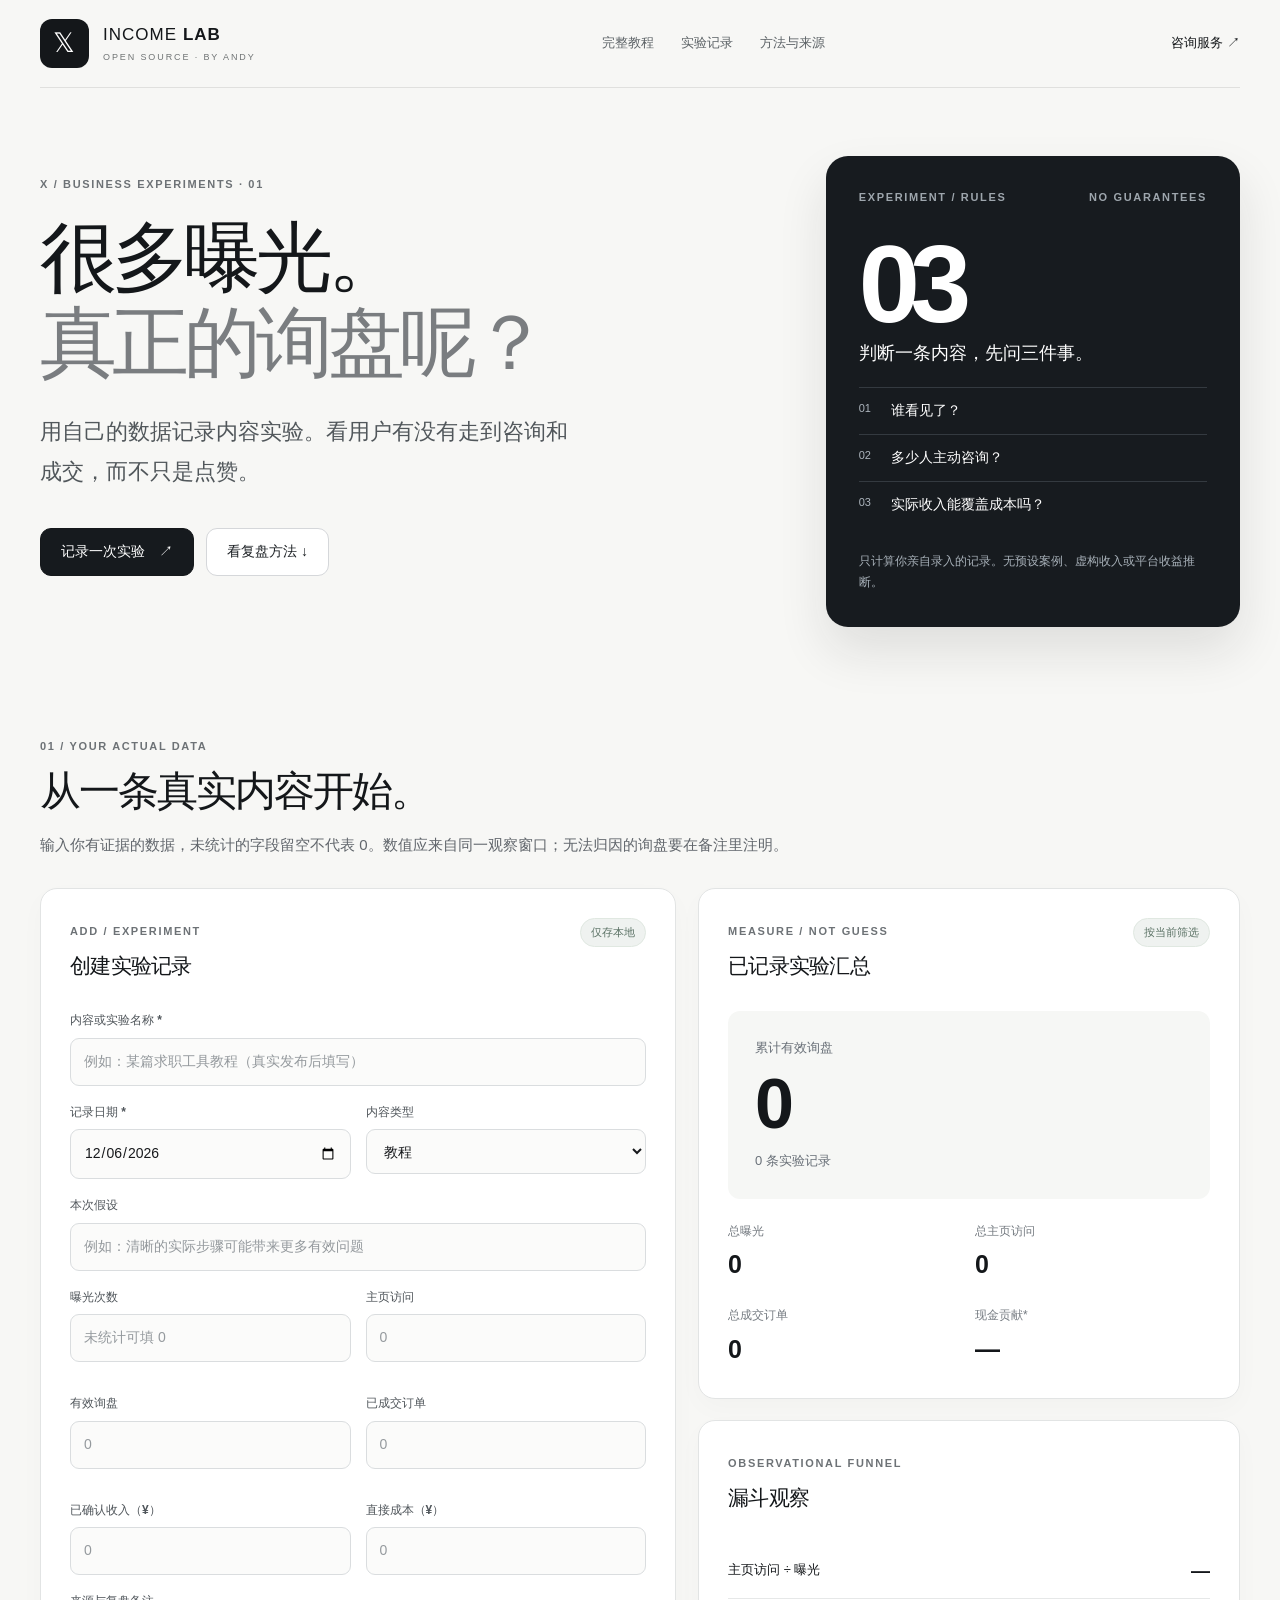
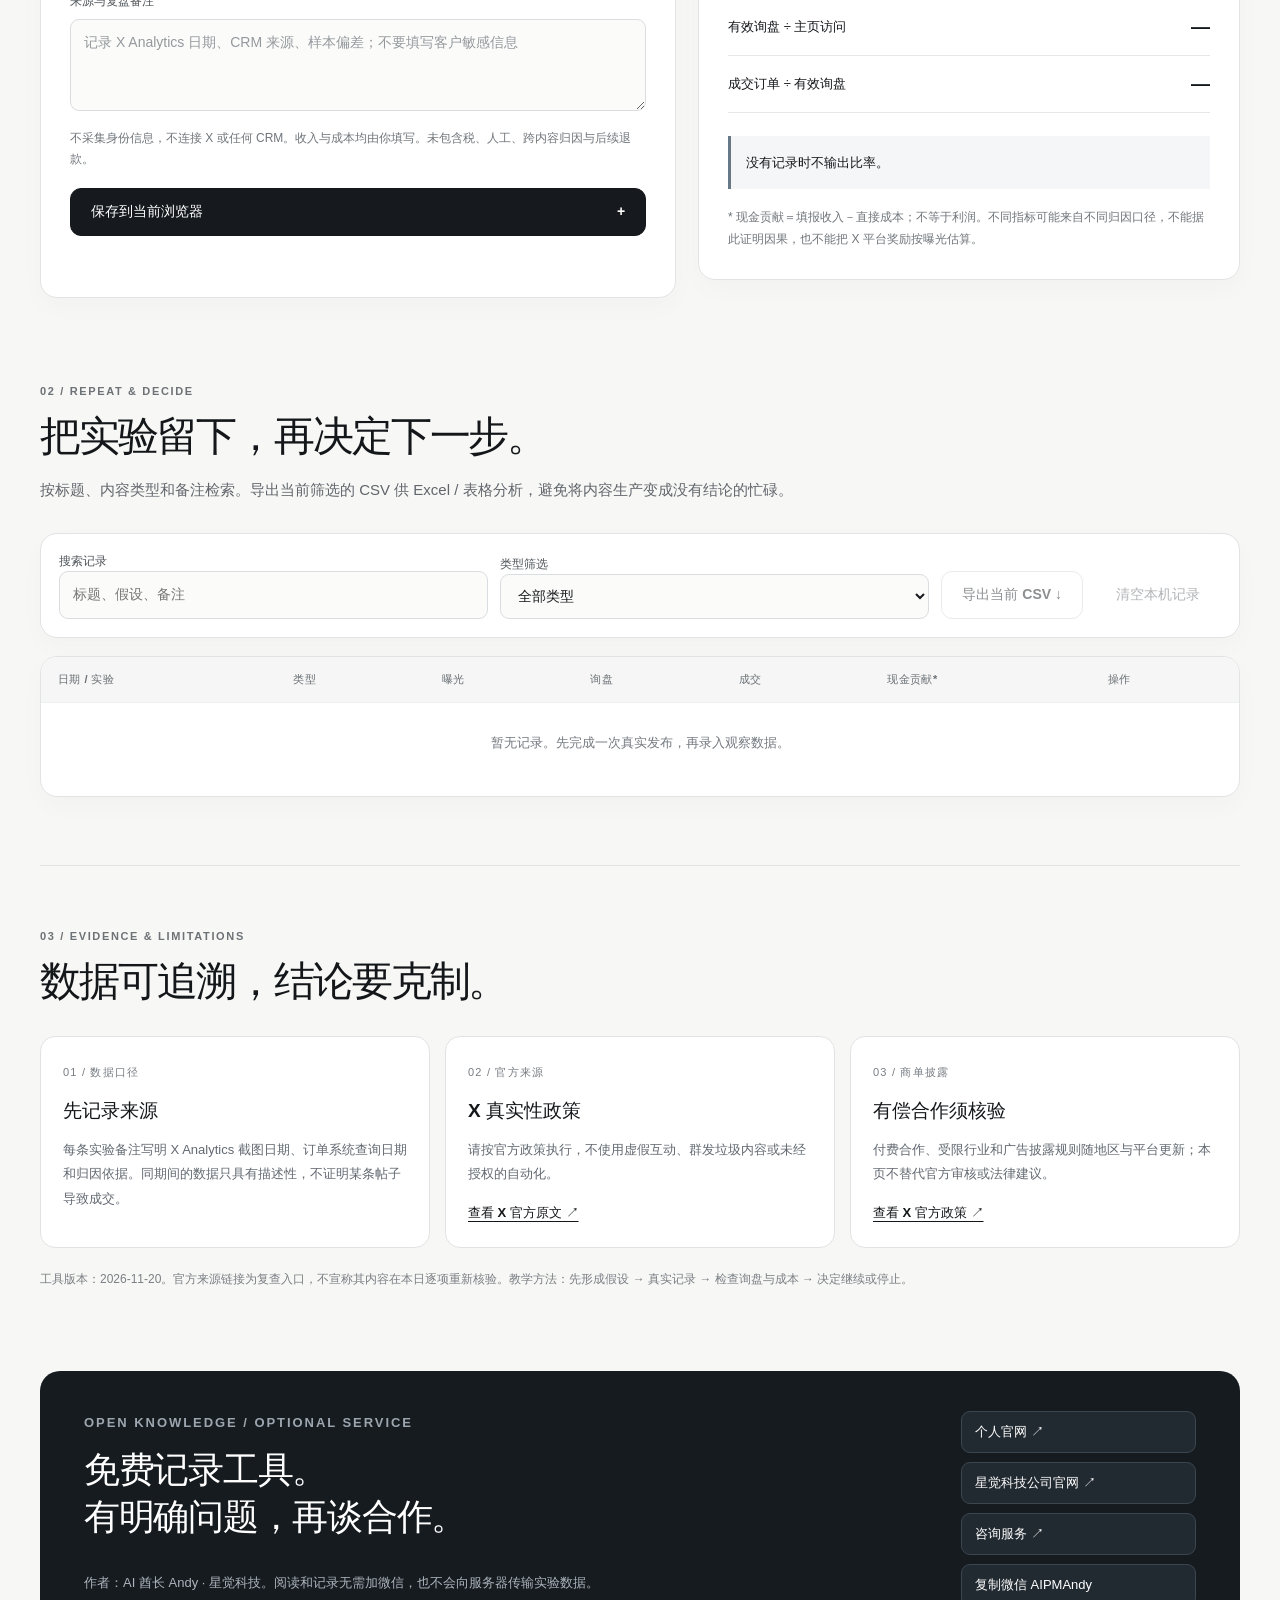
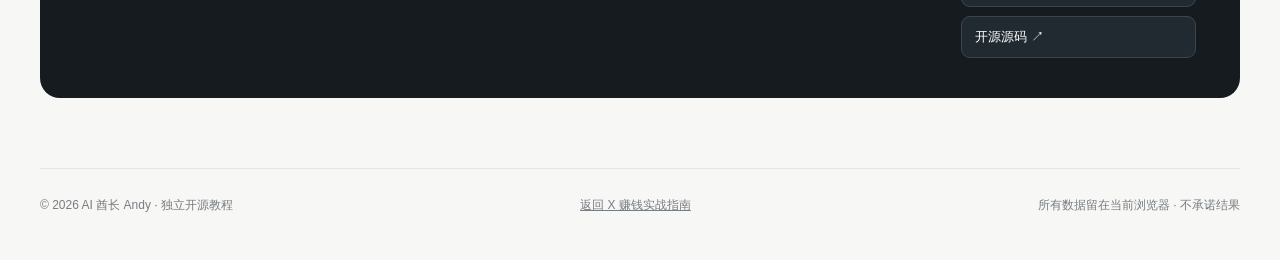
==== experiment.html @ 6a8b853a "feat: add offline X content experiment and inquiry-funnel workbench" ====
<!doctype html>
<html lang="zh-CN">
<head>
  <meta charset="utf-8">
  <meta name="viewport" content="width=device-width,initial-scale=1,viewport-fit=cover">
  <meta name="theme-color" content="#f7f7f5">
  <meta name="robots" content="index,follow">
  <title>X 内容增长实验台｜真实询盘与转化复盘 · AI 酋长 Andy</title>
  <meta name="description" content="免费、纯本地的 X 内容增长实验台：记录真实曝光、主页访问、有效询盘、订单及成本，按实验复盘漏斗并导出 CSV。不追踪用户，不承诺收益。">
  <meta name="author" content="AI 酋长 Andy">
  <link rel="canonical" href="https://aipmandy.github.io/x-income-handbook/experiment.html">
  <meta property="og:type" content="website">
  <meta property="og:title" content="X 内容增长实验台 · AI 酋长 Andy">
  <meta property="og:description" content="先记真实询盘，再判断内容是否值得继续。免费离线记录、筛选、CSV 导出。">
  <meta property="og:url" content="https://aipmandy.github.io/x-income-handbook/experiment.html">
  <link rel="icon" type="image/svg+xml" href="assets/favicon.svg">
  <link rel="stylesheet" href="assets/experiment.css">
  <script type="application/ld+json">{"@context":"https://schema.org","@type":"WebPage","@id":"https://aipmandy.github.io/x-income-handbook/experiment.html#webpage","url":"https://aipmandy.github.io/x-income-handbook/experiment.html","name":"X 内容增长实验台｜真实询盘与转化复盘","inLanguage":"zh-CN","datePublished":"2026-11-20","dateModified":"2026-11-20","isPartOf":{"@type":"WebSite","name":"X 赚钱实战指南","url":"https://aipmandy.github.io/x-income-handbook/"},"author":{"@type":"Person","name":"AI 酋长 Andy","url":"https://metaver.vip/","sameAs":["https://github.com/AIPMAndy","https://x.com/AIPMAndy"]},"publisher":{"@type":"Organization","name":"星觉科技","url":"https://www.a6no1.cn/"},"citation":["https://help.x.com/en/rules-and-policies/authenticity","https://help.x.com/en/rules-and-policies/paid-partnerships-policy"],"about":"用户自填的 X 内容业务漏斗实验；数据由用户自行提供，不代表平台官方分析或因果归因"}</script>
  <script src="assets/experiment.js" defer></script>
</head>
<body>
  <a class="skip" href="#workspace">跳转到实验工作台</a>
  <header class="nav wrap">
    <a class="wordmark" href="./"><span class="mark">𝕏</span><span>INCOME <b>LAB</b><small>OPEN SOURCE · BY ANDY</small></span></a>
    <nav aria-label="主导航"><a href="./">完整教程</a><a href="#workspace">实验记录</a><a href="#references">方法与来源</a></nav>
    <a class="nav-link" href="https://metaver.vip/services" target="_blank" rel="noopener noreferrer">咨询服务 <span aria-hidden="true">↗</span></a>
  </header>
  <main>
    <section class="hero wrap" aria-labelledby="page-title">
      <div class="hero-main">
        <p class="eyebrow">X / BUSINESS EXPERIMENTS · 01</p>
        <h1 id="page-title">很多曝光。<br><em>真正的询盘呢？</em></h1>
        <p class="hero-lead">用自己的数据记录内容实验。看用户有没有走到咨询和成交，而不只是点赞。</p>
        <div class="hero-actions"><a class="primary-btn" href="#recordForm">记录一次实验 <span>↗</span></a><a class="subtle-btn" href="#results">看复盘方法 ↓</a></div>
      </div>
      <div class="hero-side" aria-label="实验评估原则">
        <div class="hero-side-top"><span>EXPERIMENT / RULES</span><span>NO GUARANTEES</span></div>
        <div class="hero-big">03</div>
        <p class="hero-side-title">判断一条内容，先问三件事。</p>
        <div class="hero-rule"><span>01</span>谁看见了？</div>
        <div class="hero-rule"><span>02</span>多少人主动咨询？</div>
        <div class="hero-rule"><span>03</span>实际收入能覆盖成本吗？</div>
        <p class="muted">只计算你亲自录入的记录。无预设案例、虚构收入或平台收益推断。</p>
      </div>
    </section>

    <section id="workspace" class="workspace wrap" aria-labelledby="workspace-title">
      <div class="section-heading"><span class="eyebrow">01 / YOUR ACTUAL DATA</span><h2 id="workspace-title">从一条真实内容开始。</h2><p>输入你有证据的数据，未统计的字段留空不代表 0。数值应来自同一观察窗口；无法归因的询盘要在备注里注明。</p></div>
      <div class="columns">
        <form id="recordForm" class="panel input-panel" autocomplete="off">
          <div class="panel-top"><div><small>ADD / EXPERIMENT</small><h3>创建实验记录</h3></div><span class="privacy">仅存本地</span></div>
          <div class="field"><label for="name">内容或实验名称 *</label><input id="name" name="name" required maxlength="90" placeholder="例如：某篇求职工具教程（真实发布后填写）"></div>
          <div class="field-row">
            <div class="field"><label for="date">记录日期 *</label><input id="date" name="date" type="date" required></div>
            <div class="field"><label for="format">内容类型</label><select id="format" name="format"><option value="教程">教程</option><option value="真实经历">真实经历</option><option value="开源工具">开源工具</option><option value="观点">观点</option><option value="其他">其他</option></select></div>
          </div>
          <div class="field"><label for="hypothesis">本次假设</label><input id="hypothesis" name="hypothesis" maxlength="160" placeholder="例如：清晰的实际步骤可能带来更多有效问题"></div>
          <div class="field-grid">
            <div class="field"><label for="impressions">曝光次数</label><input id="impressions" name="impressions" inputmode="numeric" type="number" min="0" max="1000000000" step="1" placeholder="未统计可填 0"></div>
            <div class="field"><label for="visits">主页访问</label><input id="visits" name="visits" inputmode="numeric" type="number" min="0" max="1000000000" step="1" placeholder="0"></div>
            <div class="field"><label for="leads">有效询盘</label><input id="leads" name="leads" inputmode="numeric" type="number" min="0" max="1000000000" step="1" placeholder="0"></div>
            <div class="field"><label for="orders">已成交订单</label><input id="orders" name="orders" inputmode="numeric" type="number" min="0" max="1000000000" step="1" placeholder="0"></div>
            <div class="field"><label for="revenue">已确认收入（¥）</label><input id="revenue" name="revenue" inputmode="decimal" type="number" min="0" max="1000000000" step="0.01" placeholder="0"></div>
            <div class="field"><label for="cost">直接成本（¥）</label><input id="cost" name="cost" inputmode="decimal" type="number" min="0" max="1000000000" step="0.01" placeholder="0"></div>
          </div>
          <div class="field"><label for="note">来源与复盘备注</label><textarea id="note" name="note" maxlength="400" rows="3" placeholder="记录 X Analytics 日期、CRM 来源、样本偏差；不要填写客户敏感信息"></textarea></div>
          <p class="form-note">不采集身份信息，不连接 X 或任何 CRM。收入与成本均由你填写。未包含税、人工、跨内容归因与后续退款。</p>
          <button class="primary-btn submit" type="submit">保存到当前浏览器 <span>+</span></button>
          <p id="saveStatus" class="save-status" role="status" aria-live="polite"></p>
        </form>
        <div id="results" class="results" aria-label="数据汇总">
          <div class="panel dashboard">
            <div class="panel-top"><div><small>MEASURE / NOT GUESS</small><h3>已记录实验汇总</h3></div><span class="privacy">按当前筛选</span></div>
            <div class="big-metric"><span>累计有效询盘</span><strong id="totalLeads">0</strong><small id="experimentCount">0 条实验记录</small></div>
            <div class="metrics">
              <div><small>总曝光</small><strong id="totalImpressions">0</strong></div>
              <div><small>总主页访问</small><strong id="totalVisits">0</strong></div>
              <div><small>总成交订单</small><strong id="totalOrders">0</strong></div>
              <div><small>现金贡献*</small><strong id="netContribution">—</strong></div>
            </div>
          </div>
          <div class="panel ratios">
            <div class="panel-top"><div><small>OBSERVATIONAL FUNNEL</small><h3>漏斗观察</h3></div></div>
            <div class="ratio-row"><span>主页访问 ÷ 曝光</span><strong id="visitRate">—</strong></div>
            <div class="ratio-row"><span>有效询盘 ÷ 主页访问</span><strong id="leadRate">—</strong></div>
            <div class="ratio-row"><span>成交订单 ÷ 有效询盘</span><strong id="orderRate">—</strong></div>
            <p id="funnelWarning" class="insight" aria-live="polite">没有记录时不输出比率。</p>
            <small class="disclaimer">* 现金贡献＝填报收入－直接成本；不等于利润。不同指标可能来自不同归因口径，不能据此证明因果，也不能把 X 平台奖励按曝光估算。</small>
          </div>
        </div>
      </div>
    </section>

    <section class="wrap archive" aria-labelledby="archive-title">
      <div class="section-heading"><span class="eyebrow">02 / REPEAT & DECIDE</span><h2 id="archive-title">把实验留下，再决定下一步。</h2><p>按标题、内容类型和备注检索。导出当前筛选的 CSV 供 Excel / 表格分析，避免将内容生产变成没有结论的忙碌。</p></div>
      <div class="toolbar panel">
        <label for="search">搜索记录<input id="search" type="search" placeholder="标题、假设、备注" autocomplete="off"></label>
        <label for="formatFilter">类型筛选<select id="formatFilter"><option value="全部">全部类型</option><option>教程</option><option>真实经历</option><option>开源工具</option><option>观点</option><option>其他</option></select></label>
        <button type="button" id="exportCsv" class="subtle-btn">导出当前 CSV ↓</button>
        <button type="button" id="resetAll" class="text-btn">清空本机记录</button>
      </div>
      <div class="panel table-panel">
        <div class="scroll-table"><table><caption class="sr-only">实验记录清单，可按条删除</caption><thead><tr><th scope="col">日期 / 实验</th><th scope="col">类型</th><th scope="col">曝光</th><th scope="col">询盘</th><th scope="col">成交</th><th scope="col">现金贡献*</th><th scope="col">操作</th></tr></thead><tbody id="recordsBody"></tbody></table></div>
        <p id="emptyState" class="empty">暂无记录。先完成一次真实发布，再录入观察数据。</p>
      </div>
    </section>

    <section id="references" class="wrap source-panel" aria-labelledby="ref-title">
      <div class="section-heading"><span class="eyebrow">03 / EVIDENCE & LIMITATIONS</span><h2 id="ref-title">数据可追溯，结论要克制。</h2></div>
      <div class="source-grid">
        <article><span>01 / 数据口径</span><h3>先记录来源</h3><p>每条实验备注写明 X Analytics 截图日期、订单系统查询日期和归因依据。同期间的数据只具有描述性，不证明某条帖子导致成交。</p></article>
        <article><span>02 / 官方来源</span><h3>X 真实性政策</h3><p>请按官方政策执行，不使用虚假互动、群发垃圾内容或未经授权的自动化。</p><a href="https://help.x.com/en/rules-and-policies/authenticity" target="_blank" rel="noopener noreferrer">查看 X 官方原文 ↗</a></article>
        <article><span>03 / 商单披露</span><h3>有偿合作须核验</h3><p>付费合作、受限行业和广告披露规则随地区与平台更新；本页不替代官方审核或法律建议。</p><a href="https://help.x.com/en/rules-and-policies/paid-partnerships-policy" target="_blank" rel="noopener noreferrer">查看 X 官方政策 ↗</a></article>
      </div>
      <p class="source-date">工具版本：2026-11-20。官方来源链接为复查入口，不宣称其内容在本日逐项重新核验。教学方法：先形成假设 → 真实记录 → 检查询盘与成本 → 决定继续或停止。</p>
    </section>
    <section class="wrap contact"><div><p class="eyebrow">OPEN KNOWLEDGE / OPTIONAL SERVICE</p><h2>免费记录工具。<br>有明确问题，再谈合作。</h2><p>作者：AI 酋长 Andy · 星觉科技。阅读和记录无需加微信，也不会向服务器传输实验数据。</p></div><div class="contact-links"><a href="https://metaver.vip/" target="_blank" rel="noopener noreferrer">个人官网 ↗</a><a href="https://www.a6no1.cn/" target="_blank" rel="noopener noreferrer">星觉科技公司官网 ↗</a><a href="https://metaver.vip/services" target="_blank" rel="noopener noreferrer">咨询服务 ↗</a><button type="button" id="copyWechat">复制微信 AIPMAndy</button><a href="https://github.com/AIPMAndy/x-income-handbook" target="_blank" rel="noopener noreferrer">开源源码 ↗</a></div></section>
  </main>
  <footer class="wrap footer"><span>© 2026 AI 酋长 Andy · 独立开源教程</span><a href="./">返回 X 赚钱实战指南</a><span>所有数据留在当前浏览器 · 不承诺结果</span></footer>
</body>
</html>
---- assets/experiment.css ----
:root{font-family:Inter,-apple-system,BlinkMacSystemFont,"Segoe UI","PingFang SC","Microsoft YaHei",sans-serif;color:#14171a;background:#f7f7f5;font-synthesis:none}*{box-sizing:border-box}html{scroll-behavior:smooth}body{margin:0;line-height:1.56}a{color:inherit;text-decoration:none}button,input,select,textarea{font:inherit}button,a{touch-action:manipulation}button{cursor:pointer}button:disabled{cursor:not-allowed;opacity:.5}:focus-visible{outline:3px solid #446dff;outline-offset:3px}button,input,select,textarea{border-radius:9px}h1,h2,h3,p{margin-top:0}.wrap{width:min(1200px,calc(100% - 48px));margin-inline:auto}.skip{position:absolute;left:12px;top:-90px;background:#fff;padding:12px;z-index:10}.skip:focus{top:12px}.nav{display:flex;align-items:center;justify-content:space-between;gap:25px;border-bottom:1px solid #e0e0de;min-height:88px}.wordmark{display:flex;align-items:center;gap:14px;font-size:17px;letter-spacing:.06em;line-height:1.15}.wordmark b{font-weight:900}.wordmark small{display:block;font-size:9px;letter-spacing:.21em;color:#707475;margin-top:7px}.mark{background:#14171a;color:white;border-radius:12px;display:grid;place-items:center;width:49px;height:49px;font-size:27px}.nav nav{display:flex;gap:27px;color:#5c6266;font-size:13px}.nav nav a:hover,.nav-link:hover{color:#131313}.nav-link{font-size:13px;font-weight:650;white-space:nowrap}.hero{padding:68px 0 84px;display:grid;grid-template-columns:minmax(0,1.35fr) minmax(290px,.75fr);gap:40px}.hero-main{padding-top:20px}.eyebrow,.panel-top small,.hero-side-top{font-size:11px;letter-spacing:.15em;font-weight:750;color:#6d7276}.hero h1{font-size:clamp(48px,6vw,84px);letter-spacing:-.065em;line-height:1.1;margin:22px 0 28px;font-weight:800}.hero h1 em{font-style:normal;color:#7a7d80}.hero-lead{font-size:clamp(17px,2vw,22px);max-width:530px;color:#51575b;line-height:1.8}.hero-actions{display:flex;gap:12px;flex-wrap:wrap;margin-top:37px}.primary-btn,.subtle-btn,.text-btn{display:inline-flex;align-items:center;justify-content:center;gap:14px;min-height:48px;border-radius:11px;padding:12px 20px;font-weight:700;font-size:14px;border:1px solid #15181b}.primary-btn{background:#161a1e;color:white}.primary-btn:hover{background:#30363d}.subtle-btn{color:#1c2024;background:white;border-color:#d5d7da}.subtle-btn:hover{background:#eef0f1}.text-btn{background:transparent;border-color:transparent;color:#676c71}.text-btn:hover{color:#111}.hero-side{background:#171b1f;color:white;padding:33px;min-height:420px;border-radius:22px;box-shadow:0 24px 50px rgba(25,28,30,.11)}.hero-side-top{display:flex;justify-content:space-between;gap:12px;color:#9ea6ad}.hero-big{font-size:110px;font-weight:800;letter-spacing:-.09em;line-height:1;margin-top:23px}.hero-side-title{font-weight:680;font-size:18px;margin:0 0 20px}.hero-rule{padding:12px 0;border-top:1px solid #343a40;font-size:14px;display:flex;gap:20px}.hero-rule span{color:#adb5bd;font-size:11px}.muted{color:#a7b0b8;font-size:12px;line-height:1.8;margin:23px 0 0}.workspace,.archive,.source-panel{padding:22px 0 68px;scroll-margin-top:25px}.section-heading{max-width:810px;margin-bottom:29px}.section-heading h2{font-size:clamp(29px,3.2vw,42px);letter-spacing:-.05em;line-height:1.22;margin:9px 0 14px}.section-heading p{color:#61666c;font-size:15px;line-height:1.9}.columns{display:grid;grid-template-columns:1.08fr .92fr;gap:22px;align-items:start}.panel{background:#fff;border:1px solid #e2e4e4;border-radius:17px;box-shadow:0 9px 27px rgba(20,23,26,.025)}.input-panel,.dashboard,.ratios{padding:29px}.panel-top{display:flex;justify-content:space-between;align-items:start;gap:16px;margin-bottom:28px}.panel-top h3{font-size:21px;letter-spacing:-.035em;margin:7px 0 0}.privacy{background:#eff2f0;color:#5a7164;border:1px solid #e0e8e1;border-radius:24px;font-size:11px;padding:5px 10px;white-space:nowrap}.field{min-width:0;margin-bottom:17px}.field label,.toolbar label{display:block;font-size:12px;font-weight:700;color:#4f555a;margin-bottom:8px}.field-row,.field-grid{display:grid;grid-template-columns:1fr 1fr;gap:15px}.field input,.field select,.field textarea,.toolbar input,.toolbar select{display:block;width:100%;background:#fbfbfa;color:#17191c;border:1px solid #dadddf;padding:12px 13px;min-height:45px;font-size:14px;outline-offset:2px}.field input:focus,.field select:focus,.field textarea:focus,.toolbar input:focus,.toolbar select:focus{border-color:#494e58;outline:2px solid #d3d8e3}.field input::placeholder,.field textarea::placeholder{color:#94999d}.field textarea{resize:vertical}.form-note,.disclaimer{color:#70767b;font-size:12px;line-height:1.8}.submit{width:100%;justify-content:space-between;margin-top:5px}.save-status{min-height:22px;font-size:12px;margin:10px 0 0;color:#54675a}.results{display:grid;gap:21px}.big-metric{background:#f6f7f5;border-radius:12px;padding:27px;margin-bottom:23px}.big-metric span,.big-metric small{display:block;color:#697078;font-size:13px}.big-metric strong{font-size:70px;line-height:1.1;letter-spacing:-.065em;display:block;margin:8px 0}.metrics{display:grid;grid-template-columns:1fr 1fr;gap:22px 12px}.metrics small{display:block;color:#747a80;font-size:12px;margin-bottom:5px}.metrics strong{font-size:25px;letter-spacing:-.04em;font-variant-numeric:tabular-nums;overflow-wrap:anywhere}.ratio-row{display:flex;justify-content:space-between;gap:12px;align-items:center;padding:13px 0;border-bottom:1px solid #e6e8e8;font-size:13px}.ratio-row strong{font-size:19px;font-variant-numeric:tabular-nums}.insight{padding:15px;background:#f4f6f8;border-left:3px solid #677887;font-size:13px;line-height:1.8;margin-top:23px}.disclaimer{display:block;margin-top:18px}.archive{padding-top:12px}.toolbar{padding:18px;display:flex;align-items:end;flex-wrap:wrap;gap:12px;margin-bottom:18px}.toolbar label{flex:1 1 175px;margin:0}.toolbar .subtle-btn,.toolbar .text-btn{min-height:45px}.table-panel{overflow:hidden}.scroll-table{width:100%;overflow-x:auto}table{border-collapse:collapse;width:100%;min-width:750px;text-align:left}th{font-size:11px;letter-spacing:.04em;text-transform:uppercase;color:#6a7075;background:#f5f6f5}td,th{padding:14px 17px;border-bottom:1px solid #edf0f0;vertical-align:top}td{font-size:13px;font-variant-numeric:tabular-nums}td strong{display:block;max-width:260px;overflow-wrap:anywhere}td small{display:block;color:#858b90;margin-top:4px}td p{color:#737980;max-width:240px;margin:4px 0 0;white-space:normal;overflow-wrap:anywhere}.delete-btn{border:1px solid #e0e2e3;background:white;color:#4b5156;min-height:36px;padding:7px 12px;font-size:12px}.delete-btn:hover{border-color:#b34b4b;color:#aa3939}.empty{padding:30px;text-align:center;color:#747a80;font-size:13px}.source-panel{border-top:1px solid #e2e5e5;padding-top:57px}.source-grid{display:grid;grid-template-columns:repeat(3,minmax(0,1fr));gap:15px}.source-grid article{background:#fff;border:1px solid #e1e3e3;border-radius:15px;padding:22px}.source-grid span{color:#777d83;font-size:11px;letter-spacing:.11em}.source-grid h3{margin:12px 0;font-size:19px}.source-grid p{color:#626971;font-size:13px;line-height:1.9}.source-grid a{font-size:13px;font-weight:750;text-decoration:underline;text-underline-offset:4px}.source-date{color:#7a7f84;font-size:12px;line-height:1.9;margin-top:20px}.contact{background:#161b20;color:white;border-radius:20px;padding:40px 44px;display:flex;justify-content:space-between;gap:28px;align-items:start;margin-bottom:70px}.contact .eyebrow{color:#9da6ae}.contact h2{font-size:clamp(26px,3vw,36px);line-height:1.3;letter-spacing:-.035em}.contact p{font-size:13px;color:#acb4bc;line-height:1.8}.contact-links{display:flex;flex-direction:column;gap:9px;min-width:235px}.contact-links a,.contact-links button{display:block;text-align:left;background:#222a31;border:1px solid #3c464f;border-radius:9px;color:white;font-size:13px;min-height:42px;padding:10px 13px}.contact-links a:hover,.contact-links button:hover{background:#3b4752}.footer{display:flex;justify-content:space-between;gap:18px;flex-wrap:wrap;border-top:1px solid #e2e5e5;padding:27px 0 45px;color:#777d81;font-size:12px}.footer a{text-decoration:underline}.sr-only{position:absolute;width:1px;height:1px;overflow:hidden;clip:rect(0,0,0,0);white-space:nowrap}@media(max-width:950px){.hero{grid-template-columns:1fr;gap:20px}.hero-side{min-height:0}.columns{grid-template-columns:1fr}.results{grid-template-columns:1fr 1fr}.source-grid{grid-template-columns:1fr}.nav nav{gap:15px}.contact{flex-direction:column}.contact-links{width:100%;display:grid;grid-template-columns:1fr 1fr}}@media(max-width:660px){.wrap{width:min(100% - 28px,1200px)}.nav{min-height:75px}.nav nav{display:none}.nav-link{font-size:12px}.hero{padding:45px 0}.hero h1{font-size:clamp(43px,10vw,65px)}.hero-side{padding:25px}.hero-big{font-size:80px}.results{grid-template-columns:1fr}.input-panel,.dashboard,.ratios{padding:20px}.field-row,.field-grid{gap:10px}.field label{font-size:11px}.source-panel{padding-top:37px}.contact{padding:27px 22px;margin-bottom:40px}.contact-links{grid-template-columns:1fr}.toolbar{align-items:stretch}.toolbar label{flex:1 1 100%}.toolbar .subtle-btn,.toolbar .text-btn{flex:1 1 auto}}@media(prefers-reduced-motion:reduce){html{scroll-behavior:auto}*,*:before,*:after{scroll-behavior:auto!important;transition:none!important}}
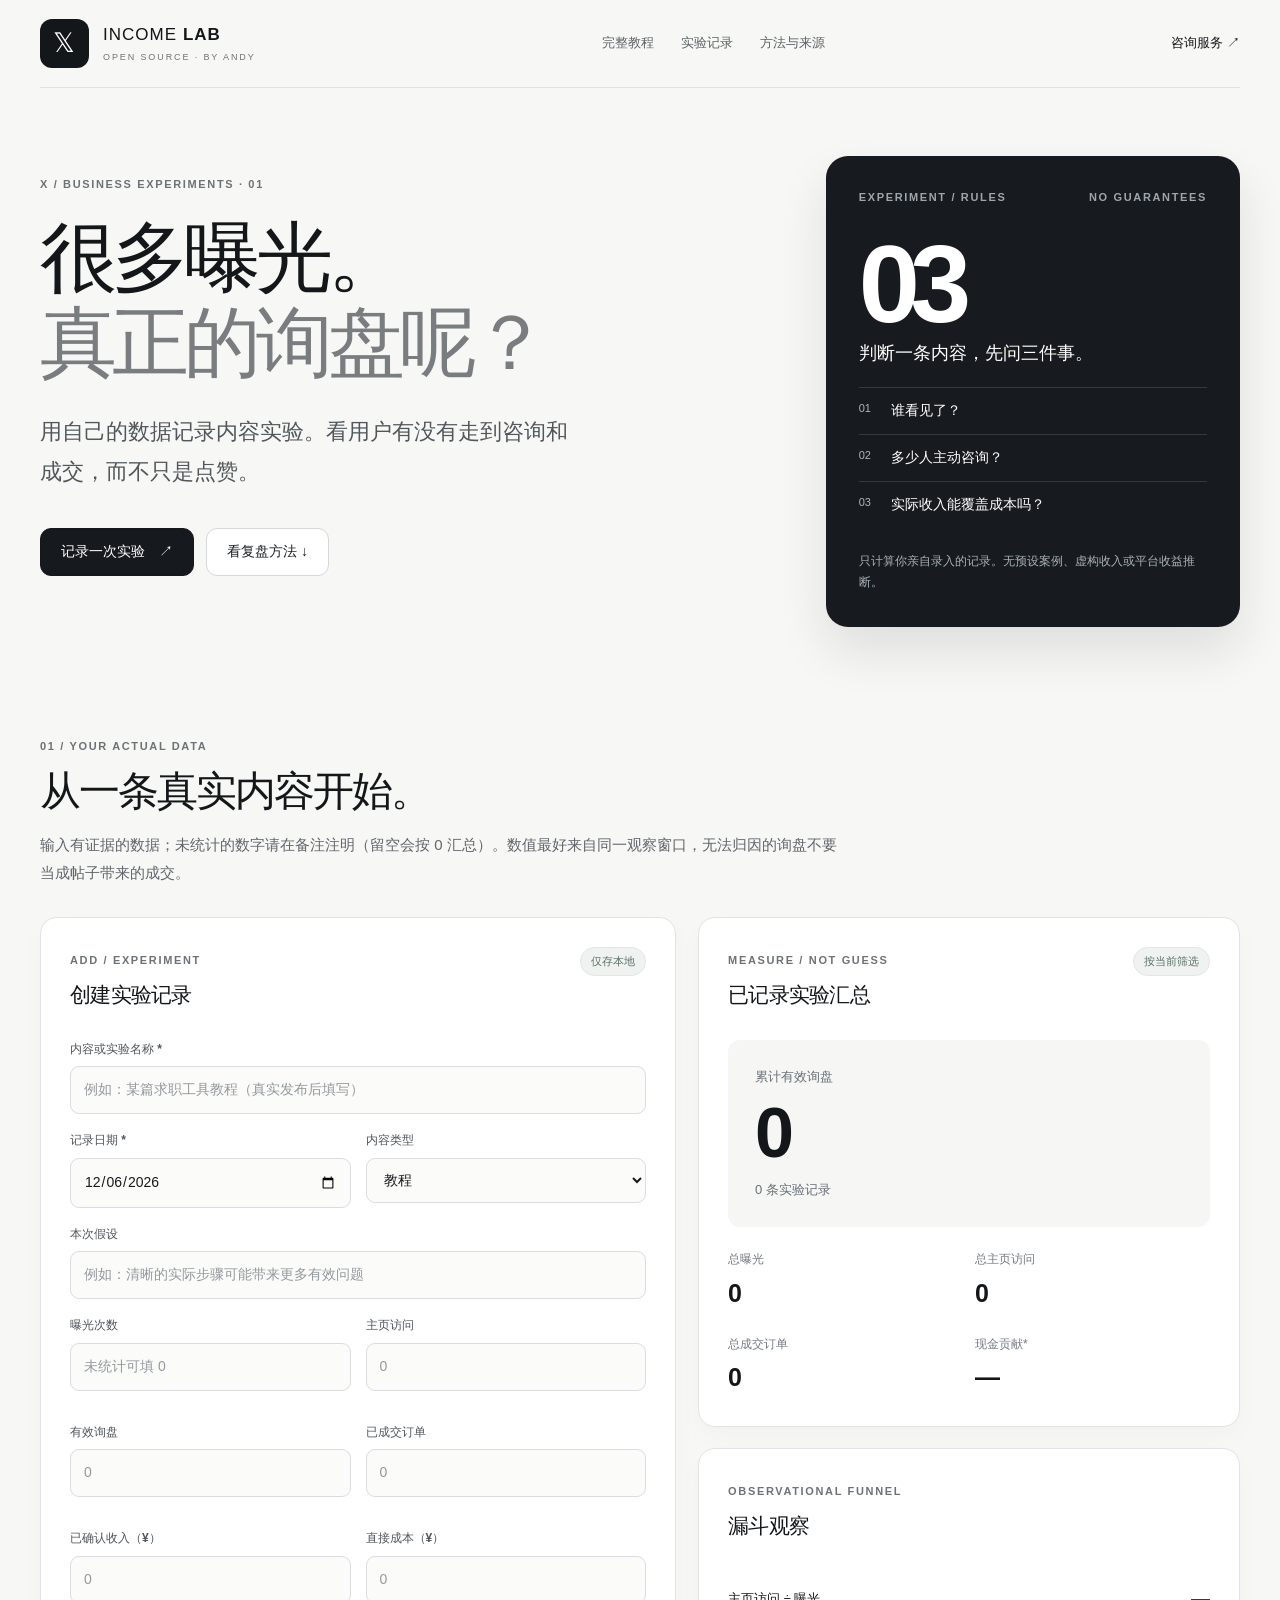
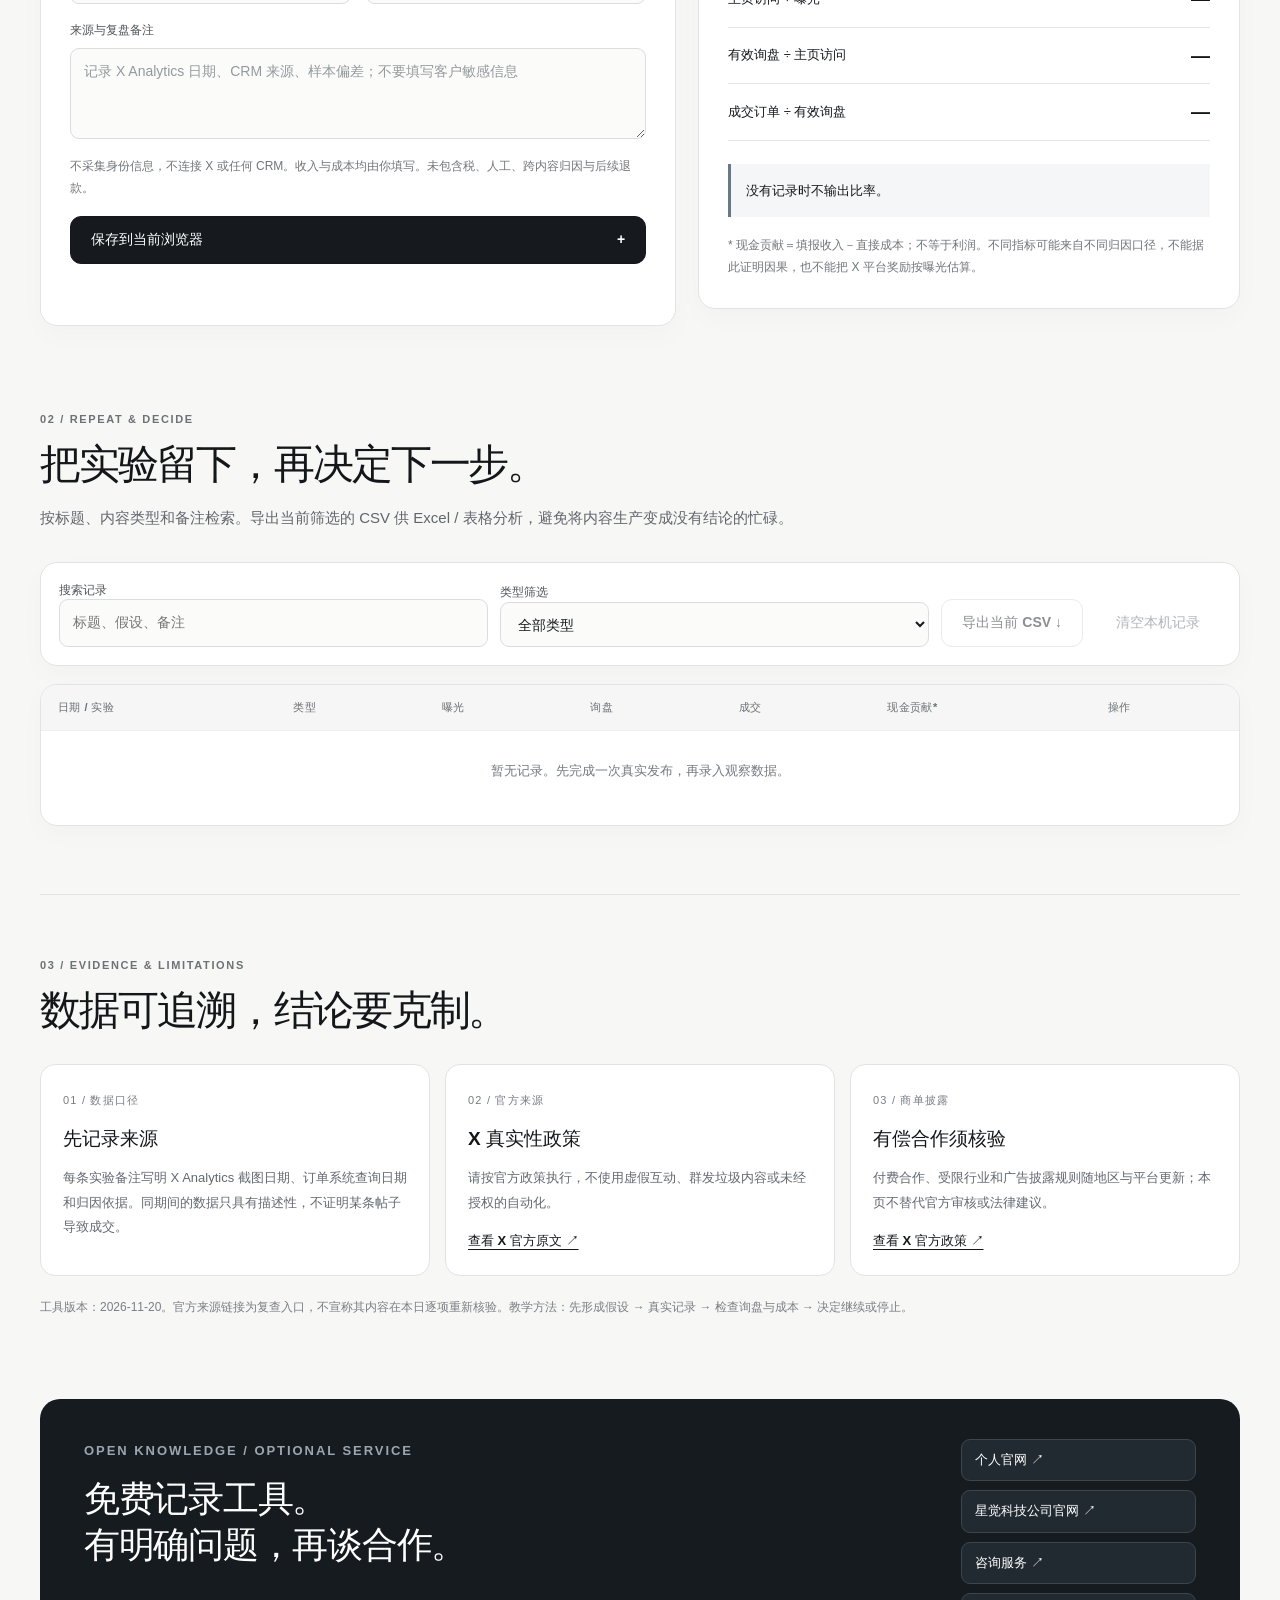
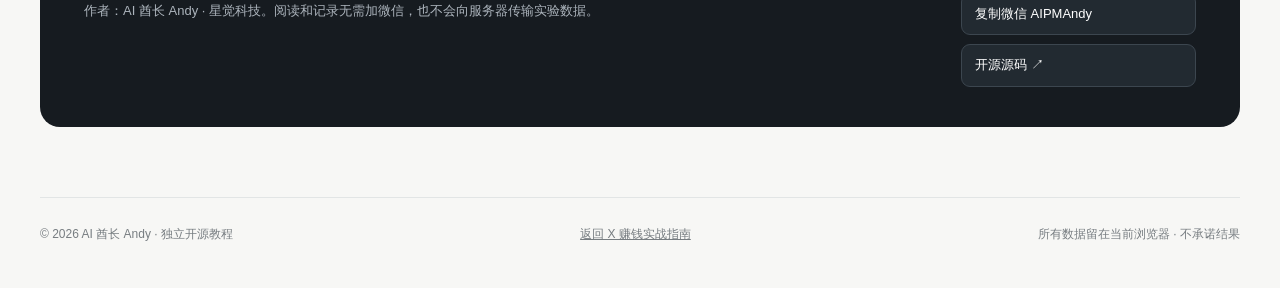
==== commit fbc1789e: "test: gate Pages on live SHA hashes and Chromium experiment smoke" ====
--- a/experiment.html
+++ b/experiment.html
@@ -45,7 +45,7 @@
     </section>
 
     <section id="workspace" class="workspace wrap" aria-labelledby="workspace-title">
-      <div class="section-heading"><span class="eyebrow">01 / YOUR ACTUAL DATA</span><h2 id="workspace-title">从一条真实内容开始。</h2><p>输入你有证据的数据，未统计的字段留空不代表 0。数值应来自同一观察窗口；无法归因的询盘要在备注里注明。</p></div>
+      <div class="section-heading"><span class="eyebrow">01 / YOUR ACTUAL DATA</span><h2 id="workspace-title">从一条真实内容开始。</h2><p>输入有证据的数据；未统计的数字请在备注注明（留空会按 0 汇总）。数值最好来自同一观察窗口，无法归因的询盘不要当成帖子带来的成交。</p></div>
       <div class="columns">
         <form id="recordForm" class="panel input-panel" autocomplete="off">
           <div class="panel-top"><div><small>ADD / EXPERIMENT</small><h3>创建实验记录</h3></div><span class="privacy">仅存本地</span></div>
